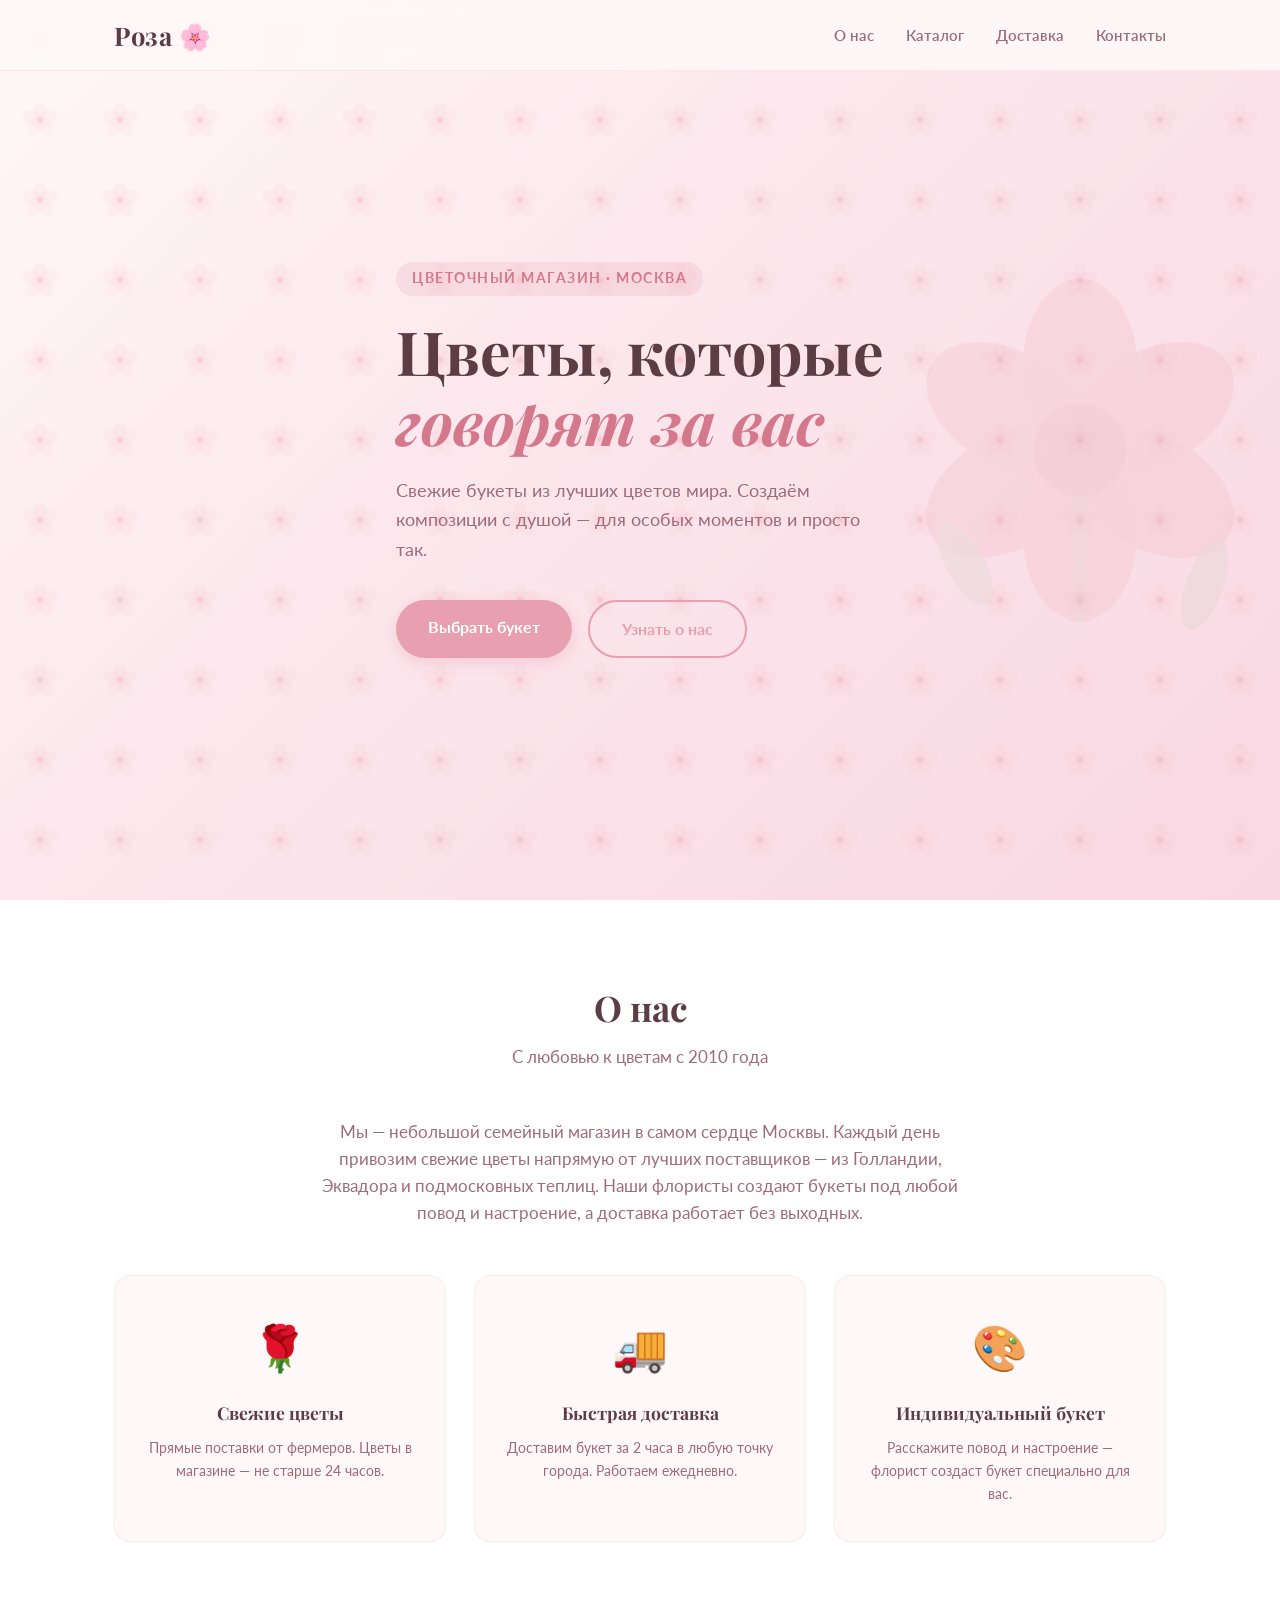
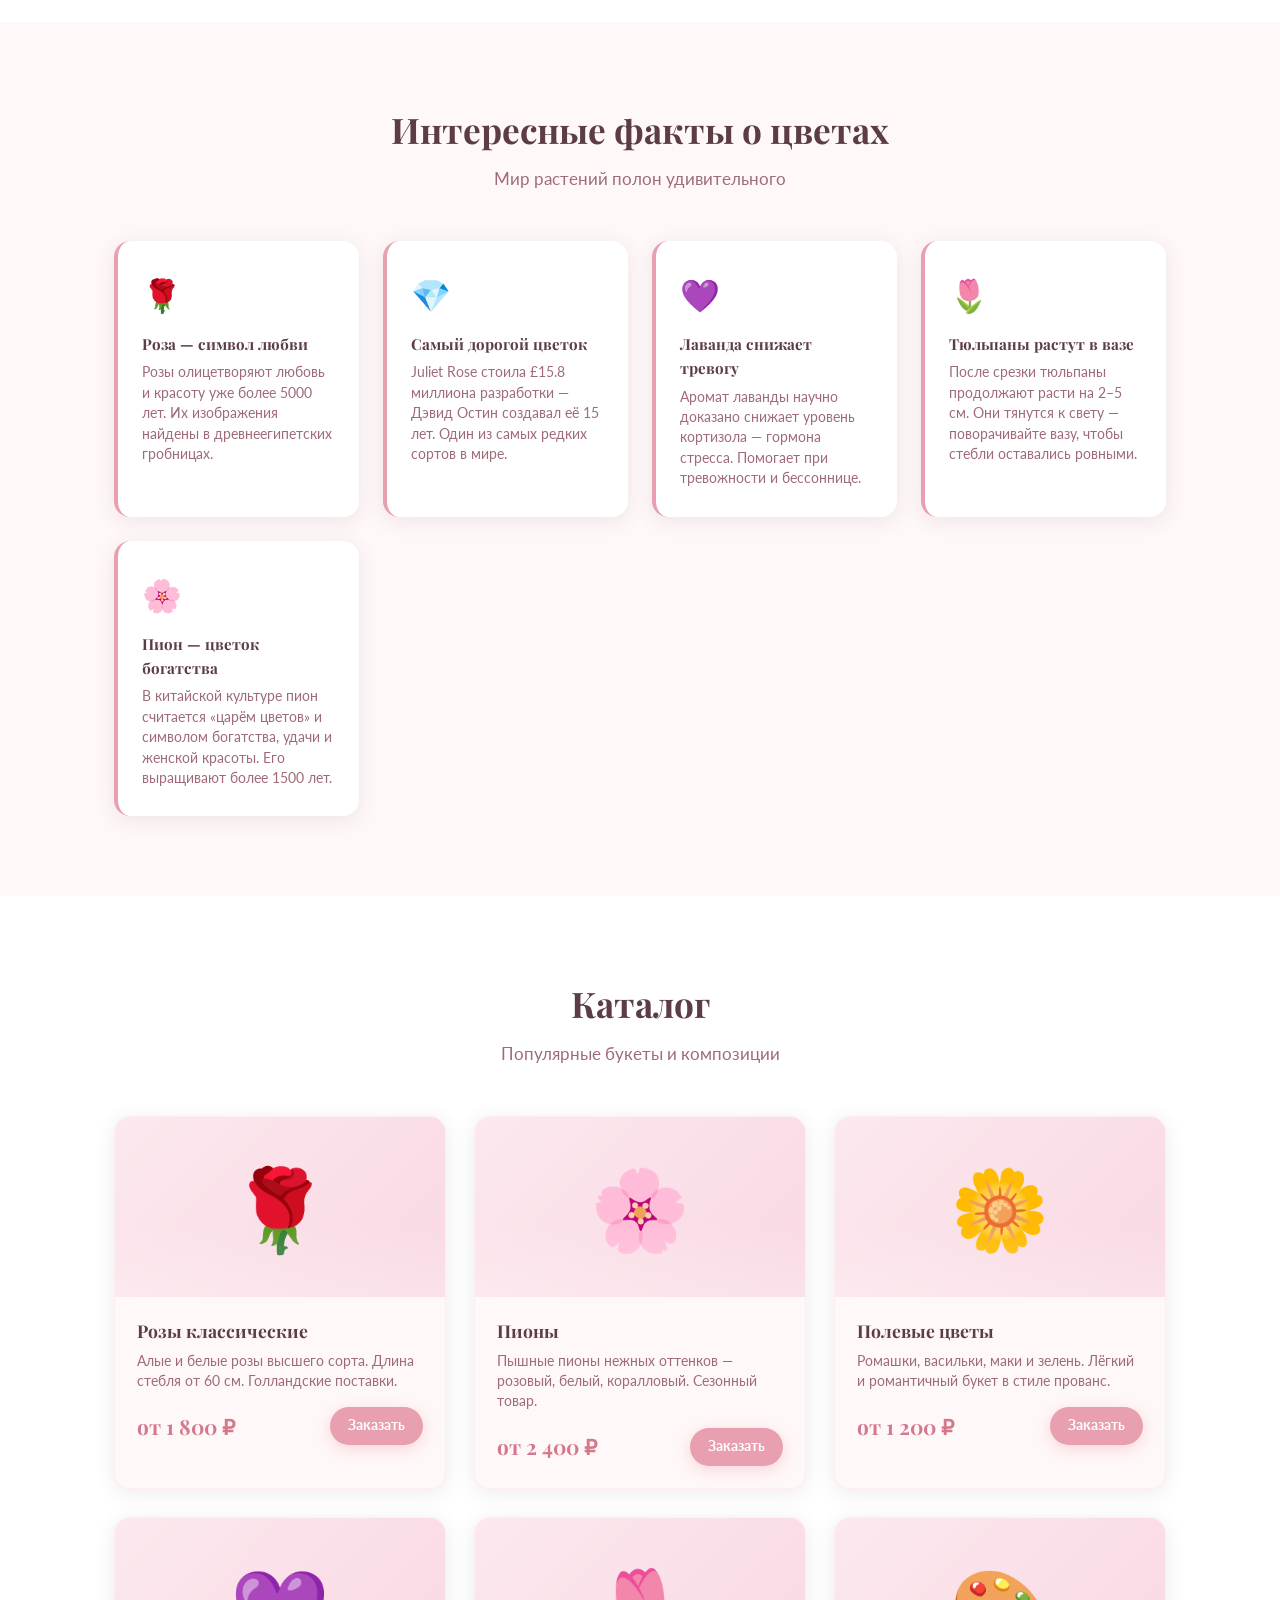
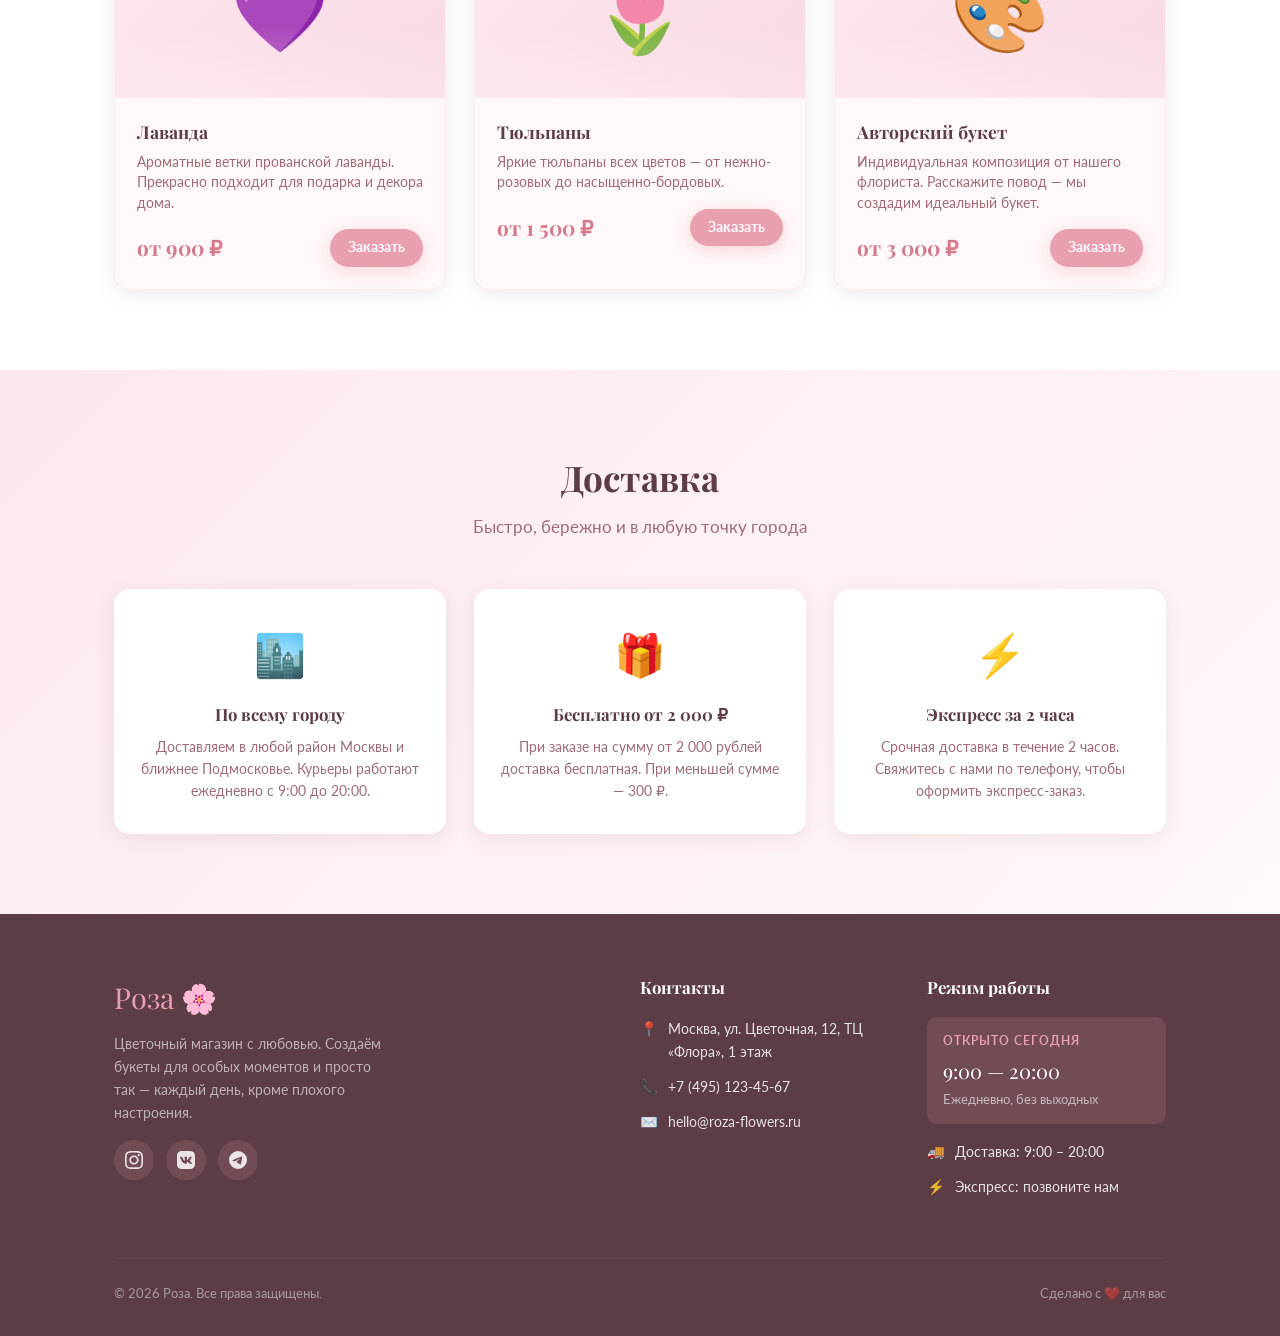
==== index.html @ 53608092 "Добавлен лендинг цветов" ====
<!DOCTYPE html>
<html lang="ru">
<head>
  <meta charset="UTF-8" />
  <meta name="viewport" content="width=device-width, initial-scale=1.0" />
  <title>Роза — Цветочный магазин</title>
  <meta name="description" content="Цветочный магазин Роза — свежие букеты, быстрая доставка, индивидуальный подход. Работаем ежедневно с 9:00 до 20:00." />
  <link rel="preconnect" href="https://fonts.googleapis.com" />
  <link rel="preconnect" href="https://fonts.gstatic.com" crossorigin />
  <link href="https://fonts.googleapis.com/css2?family=Playfair+Display:ital,wght@0,400;0,700;1,400&family=Lato:wght@400;600;700&display=swap" rel="stylesheet" />
  <link rel="stylesheet" href="style.css" />
</head>
<body>

  <!-- ===== NAVBAR ===== -->
  <header class="navbar" id="navbar">
    <div class="container navbar__inner">
      <a href="#hero" class="navbar__logo">Роза <span>🌸</span></a>
      <nav>
        <ul class="navbar__nav" id="navMenu">
          <li><a href="#about">О нас</a></li>
          <li><a href="#catalog">Каталог</a></li>
          <li><a href="#delivery">Доставка</a></li>
          <li><a href="#contacts">Контакты</a></li>
        </ul>
      </nav>
      <button class="navbar__burger" id="navBurger" aria-label="Открыть меню" aria-expanded="false" aria-controls="navMenu">
        <span></span><span></span><span></span>
      </button>
    </div>
  </header>

  <!-- ===== HERO ===== -->
  <section class="hero" id="hero">
    <div class="container">
      <div class="hero__content">
        <span class="hero__tag">Цветочный магазин · Москва</span>
        <h1 class="hero__title">
          Цветы, которые<br />
          <em>говорят за вас</em>
        </h1>
        <p class="hero__subtitle">
          Свежие букеты из лучших цветов мира. Создаём композиции с душой — для особых моментов и просто так.
        </p>
        <div class="hero__actions">
          <a href="#catalog" class="btn btn-primary">Выбрать букет</a>
          <a href="#about" class="btn btn-outline">Узнать о нас</a>
        </div>
      </div>
    </div>
    <!-- Decorative SVG -->
    <svg class="hero__decor" viewBox="0 0 500 500" xmlns="http://www.w3.org/2000/svg" aria-hidden="true">
      <g fill="#e8a0b0">
        <!-- Large rose shape -->
        <ellipse cx="250" cy="170" rx="55" ry="85" opacity="0.9" transform="rotate(0 250 250)"/>
        <ellipse cx="250" cy="170" rx="55" ry="85" opacity="0.9" transform="rotate(60 250 250)"/>
        <ellipse cx="250" cy="170" rx="55" ry="85" opacity="0.9" transform="rotate(120 250 250)"/>
        <ellipse cx="250" cy="170" rx="55" ry="85" opacity="0.9" transform="rotate(180 250 250)"/>
        <ellipse cx="250" cy="170" rx="55" ry="85" opacity="0.9" transform="rotate(240 250 250)"/>
        <ellipse cx="250" cy="170" rx="55" ry="85" opacity="0.9" transform="rotate(300 250 250)"/>
        <circle cx="250" cy="250" r="45" fill="#d4788c" opacity="0.7"/>
        <!-- Leaves -->
        <ellipse cx="140" cy="360" rx="18" ry="45" fill="#b0c8a0" opacity="0.6" transform="rotate(-30 140 360)"/>
        <ellipse cx="370" cy="380" rx="18" ry="45" fill="#b0c8a0" opacity="0.6" transform="rotate(20 370 380)"/>
        <!-- Stem -->
        <rect x="243" y="295" width="14" height="120" rx="7" fill="#b0c8a0" opacity="0.5"/>
      </g>
    </svg>
  </section>

  <!-- ===== ABOUT ===== -->
  <section class="about" id="about">
    <div class="container">
      <h2 class="section-title">О нас</h2>
      <p class="section-subtitle">С любовью к цветам с 2010 года</p>
      <p class="about__text">
        Мы — небольшой семейный магазин в самом сердце Москвы. Каждый день привозим свежие цветы напрямую от лучших поставщиков — из Голландии, Эквадора и подмосковных теплиц. Наши флористы создают букеты под любой повод и настроение, а доставка работает без выходных.
      </p>
      <div class="about__features">
        <div class="feature-card">
          <div class="feature-card__icon">🌹</div>
          <h3 class="feature-card__title">Свежие цветы</h3>
          <p class="feature-card__text">Прямые поставки от фермеров. Цветы в магазине — не старше 24 часов.</p>
        </div>
        <div class="feature-card">
          <div class="feature-card__icon">🚚</div>
          <h3 class="feature-card__title">Быстрая доставка</h3>
          <p class="feature-card__text">Доставим букет за 2 часа в любую точку города. Работаем ежедневно.</p>
        </div>
        <div class="feature-card">
          <div class="feature-card__icon">🎨</div>
          <h3 class="feature-card__title">Индивидуальный букет</h3>
          <p class="feature-card__text">Расскажите повод и настроение — флорист создаст букет специально для вас.</p>
        </div>
      </div>
    </div>
  </section>

  <!-- ===== FACTS ===== -->
  <section class="facts" id="facts">
    <div class="container">
      <h2 class="section-title">Интересные факты о цветах</h2>
      <p class="section-subtitle">Мир растений полон удивительного</p>
      <div class="facts__grid">
        <div class="fact-card">
          <div class="fact-card__emoji">🌹</div>
          <div class="fact-card__title">Роза — символ любви</div>
          <p class="fact-card__text">Розы олицетворяют любовь и красоту уже более 5000 лет. Их изображения найдены в древнеегипетских гробницах.</p>
        </div>
        <div class="fact-card">
          <div class="fact-card__emoji">💎</div>
          <div class="fact-card__title">Самый дорогой цветок</div>
          <p class="fact-card__text">Juliet Rose стоила £15.8 миллиона разработки — Дэвид Остин создавал её 15 лет. Один из самых редких сортов в мире.</p>
        </div>
        <div class="fact-card">
          <div class="fact-card__emoji">💜</div>
          <div class="fact-card__title">Лаванда снижает тревогу</div>
          <p class="fact-card__text">Аромат лаванды научно доказано снижает уровень кортизола — гормона стресса. Помогает при тревожности и бессоннице.</p>
        </div>
        <div class="fact-card">
          <div class="fact-card__emoji">🌷</div>
          <div class="fact-card__title">Тюльпаны растут в вазе</div>
          <p class="fact-card__text">После срезки тюльпаны продолжают расти на 2–5 см. Они тянутся к свету — поворачивайте вазу, чтобы стебли оставались ровными.</p>
        </div>
        <div class="fact-card">
          <div class="fact-card__emoji">🌸</div>
          <div class="fact-card__title">Пион — цветок богатства</div>
          <p class="fact-card__text">В китайской культуре пион считается «царём цветов» и символом богатства, удачи и женской красоты. Его выращивают более 1500 лет.</p>
        </div>
      </div>
    </div>
  </section>

  <!-- ===== CATALOG ===== -->
  <section class="catalog" id="catalog">
    <div class="container">
      <h2 class="section-title">Каталог</h2>
      <p class="section-subtitle">Популярные букеты и композиции</p>
      <div class="catalog__grid">

        <div class="product-card">
          <div class="product-card__image">🌹</div>
          <div class="product-card__body">
            <h3 class="product-card__name">Розы классические</h3>
            <p class="product-card__desc">Алые и белые розы высшего сорта. Длина стебля от 60 см. Голландские поставки.</p>
            <div class="product-card__footer">
              <span class="product-card__price">от 1 800 ₽</span>
              <a href="#contacts" class="btn btn-primary product-card__btn">Заказать</a>
            </div>
          </div>
        </div>

        <div class="product-card">
          <div class="product-card__image">🌸</div>
          <div class="product-card__body">
            <h3 class="product-card__name">Пионы</h3>
            <p class="product-card__desc">Пышные пионы нежных оттенков — розовый, белый, коралловый. Сезонный товар.</p>
            <div class="product-card__footer">
              <span class="product-card__price">от 2 400 ₽</span>
              <a href="#contacts" class="btn btn-primary product-card__btn">Заказать</a>
            </div>
          </div>
        </div>

        <div class="product-card">
          <div class="product-card__image">🌼</div>
          <div class="product-card__body">
            <h3 class="product-card__name">Полевые цветы</h3>
            <p class="product-card__desc">Ромашки, васильки, маки и зелень. Лёгкий и романтичный букет в стиле прованс.</p>
            <div class="product-card__footer">
              <span class="product-card__price">от 1 200 ₽</span>
              <a href="#contacts" class="btn btn-primary product-card__btn">Заказать</a>
            </div>
          </div>
        </div>

        <div class="product-card">
          <div class="product-card__image">💜</div>
          <div class="product-card__body">
            <h3 class="product-card__name">Лаванда</h3>
            <p class="product-card__desc">Ароматные ветки прованской лаванды. Прекрасно подходит для подарка и декора дома.</p>
            <div class="product-card__footer">
              <span class="product-card__price">от 900 ₽</span>
              <a href="#contacts" class="btn btn-primary product-card__btn">Заказать</a>
            </div>
          </div>
        </div>

        <div class="product-card">
          <div class="product-card__image">🌷</div>
          <div class="product-card__body">
            <h3 class="product-card__name">Тюльпаны</h3>
            <p class="product-card__desc">Яркие тюльпаны всех цветов — от нежно-розовых до насыщенно-бордовых.</p>
            <div class="product-card__footer">
              <span class="product-card__price">от 1 500 ₽</span>
              <a href="#contacts" class="btn btn-primary product-card__btn">Заказать</a>
            </div>
          </div>
        </div>

        <div class="product-card">
          <div class="product-card__image">🎨</div>
          <div class="product-card__body">
            <h3 class="product-card__name">Авторский букет</h3>
            <p class="product-card__desc">Индивидуальная композиция от нашего флориста. Расскажите повод — мы создадим идеальный букет.</p>
            <div class="product-card__footer">
              <span class="product-card__price">от 3 000 ₽</span>
              <a href="#contacts" class="btn btn-primary product-card__btn">Заказать</a>
            </div>
          </div>
        </div>

      </div>
    </div>
  </section>

  <!-- ===== DELIVERY ===== -->
  <section class="delivery" id="delivery">
    <div class="container">
      <h2 class="section-title">Доставка</h2>
      <p class="section-subtitle">Быстро, бережно и в любую точку города</p>
      <div class="delivery__grid">
        <div class="delivery-card">
          <div class="delivery-card__icon">🏙️</div>
          <h3 class="delivery-card__title">По всему городу</h3>
          <p class="delivery-card__text">Доставляем в любой район Москвы и ближнее Подмосковье. Курьеры работают ежедневно с 9:00 до 20:00.</p>
        </div>
        <div class="delivery-card">
          <div class="delivery-card__icon">🎁</div>
          <h3 class="delivery-card__title">Бесплатно от 2 000 ₽</h3>
          <p class="delivery-card__text">При заказе на сумму от 2 000 рублей доставка бесплатная. При меньшей сумме — 300 ₽.</p>
        </div>
        <div class="delivery-card">
          <div class="delivery-card__icon">⚡</div>
          <h3 class="delivery-card__title">Экспресс за 2 часа</h3>
          <p class="delivery-card__text">Срочная доставка в течение 2 часов. Свяжитесь с нами по телефону, чтобы оформить экспресс-заказ.</p>
        </div>
      </div>
    </div>
  </section>

  <!-- ===== FOOTER / CONTACTS ===== -->
  <footer class="footer" id="contacts">
    <div class="container">
      <div class="footer__grid">

        <!-- Brand -->
        <div>
          <div class="footer__brand-name">Роза 🌸</div>
          <p class="footer__brand-text">Цветочный магазин с любовью. Создаём букеты для особых моментов и просто так — каждый день, кроме плохого настроения.</p>
          <div class="footer__socials">
            <!-- Instagram -->
            <a href="#" class="footer__social-link" aria-label="Instagram">
              <svg viewBox="0 0 24 24" xmlns="http://www.w3.org/2000/svg">
                <path d="M12 2.163c3.204 0 3.584.012 4.85.07 3.252.148 4.771 1.691 4.919 4.919.058 1.265.069 1.645.069 4.849 0 3.205-.012 3.584-.069 4.849-.149 3.225-1.664 4.771-4.919 4.919-1.266.058-1.644.07-4.85.07-3.204 0-3.584-.012-4.849-.07-3.26-.149-4.771-1.699-4.919-4.92-.058-1.265-.07-1.644-.07-4.849 0-3.204.013-3.583.07-4.849.149-3.227 1.664-4.771 4.919-4.919 1.266-.057 1.645-.069 4.849-.069zm0-2.163c-3.259 0-3.667.014-4.947.072-4.358.2-6.78 2.618-6.98 6.98-.059 1.281-.073 1.689-.073 4.948 0 3.259.014 3.668.072 4.948.2 4.358 2.618 6.78 6.98 6.98 1.281.058 1.689.072 4.948.072 3.259 0 3.668-.014 4.948-.072 4.354-.2 6.782-2.618 6.979-6.98.059-1.28.073-1.689.073-4.948 0-3.259-.014-3.667-.072-4.947-.196-4.354-2.617-6.78-6.979-6.98-1.281-.059-1.69-.073-4.949-.073zm0 5.838c-3.403 0-6.162 2.759-6.162 6.162s2.759 6.163 6.162 6.163 6.162-2.759 6.162-6.163c0-3.403-2.759-6.162-6.162-6.162zm0 10.162c-2.209 0-4-1.79-4-4 0-2.209 1.791-4 4-4s4 1.791 4 4c0 2.21-1.791 4-4 4zm6.406-11.845c-.796 0-1.441.645-1.441 1.44s.645 1.44 1.441 1.44c.795 0 1.439-.645 1.439-1.44s-.644-1.44-1.439-1.44z"/>
              </svg>
            </a>
            <!-- VK -->
            <a href="#" class="footer__social-link" aria-label="ВКонтакте">
              <svg viewBox="0 0 24 24" xmlns="http://www.w3.org/2000/svg">
                <path d="M15.684 0H8.316C1.592 0 0 1.592 0 8.316v7.368C0 22.408 1.592 24 8.316 24h7.368C22.408 24 24 22.408 24 15.684V8.316C24 1.592 22.408 0 15.684 0zm3.692 17.123h-1.744c-.66 0-.864-.525-2.05-1.727-1.033-1-1.49-1.135-1.744-1.135-.356 0-.458.102-.458.593v1.575c0 .424-.135.678-1.253.678-1.846 0-3.896-1.118-5.335-3.202C4.624 10.857 4.03 8.57 4.03 8.096c0-.254.102-.491.593-.491h1.744c.44 0 .61.203.78.677.863 2.49 2.303 4.675 2.896 4.675.22 0 .322-.102.322-.66V9.721c-.068-1.186-.695-1.287-.695-1.71 0-.203.17-.407.44-.407h2.744c.373 0 .508.203.508.643v3.473c0 .372.17.508.271.508.22 0 .407-.136.813-.542 1.254-1.406 2.151-3.574 2.151-3.574.119-.254.322-.491.763-.491h1.744c.525 0 .644.27.525.643-.22 1.017-2.354 4.031-2.354 4.031-.186.305-.254.44 0 .78.186.254.796.779 1.203 1.253.745.847 1.32 1.558 1.473 2.05.17.49-.085.744-.576.744z"/>
              </svg>
            </a>
            <!-- Telegram -->
            <a href="#" class="footer__social-link" aria-label="Telegram">
              <svg viewBox="0 0 24 24" xmlns="http://www.w3.org/2000/svg">
                <path d="M11.944 0A12 12 0 0 0 0 12a12 12 0 0 0 12 12 12 12 0 0 0 12-12A12 12 0 0 0 12 0a12 12 0 0 0-.056 0zm4.962 7.224c.1-.002.321.023.465.14a.506.506 0 0 1 .171.325c.016.093.036.306.02.472-.18 1.898-.962 6.502-1.36 8.627-.168.9-.499 1.201-.82 1.23-.696.065-1.225-.46-1.9-.902-1.056-.693-1.653-1.124-2.678-1.8-1.185-.78-.417-1.21.258-1.91.177-.184 3.247-2.977 3.307-3.23.007-.032.014-.15-.056-.212s-.174-.041-.249-.024c-.106.024-1.793 1.14-5.061 3.345-.48.33-.913.49-1.302.48-.428-.008-1.252-.241-1.865-.44-.752-.245-1.349-.374-1.297-.789.027-.216.325-.437.893-.663 3.498-1.524 5.83-2.529 6.998-3.014 3.332-1.386 4.025-1.627 4.476-1.635z"/>
              </svg>
            </a>
          </div>
        </div>

        <!-- Contacts -->
        <div>
          <h4 class="footer__title">Контакты</h4>
          <div class="footer__info-item">
            <span>📍</span>
            <span>Москва, ул. Цветочная, 12, ТЦ «Флора», 1 этаж</span>
          </div>
          <div class="footer__info-item">
            <span>📞</span>
            <a href="tel:+74951234567">+7 (495) 123-45-67</a>
          </div>
          <div class="footer__info-item">
            <span>✉️</span>
            <a href="mailto:hello@roza-flowers.ru">hello@roza-flowers.ru</a>
          </div>
        </div>

        <!-- Hours -->
        <div>
          <h4 class="footer__title">Режим работы</h4>
          <div class="footer__hours">
            <div class="footer__hours-label">Открыто сегодня</div>
            <div class="footer__hours-time">9:00 — 20:00</div>
            <div class="footer__hours-days">Ежедневно, без выходных</div>
          </div>
          <div class="footer__info-item">
            <span>🚚</span>
            <span>Доставка: 9:00 – 20:00</span>
          </div>
          <div class="footer__info-item">
            <span>⚡</span>
            <span>Экспресс: позвоните нам</span>
          </div>
        </div>

      </div>

      <div class="footer__bottom">
        <span>© 2026 Роза. Все права защищены.</span>
        <span>Сделано с ❤️ для вас</span>
      </div>
    </div>
  </footer>

  <!-- ===== JS ===== -->
  <script>
    // Плавный скролл по якорям
    document.querySelectorAll('a[href^="#"]').forEach(link => {
      link.addEventListener('click', function (e) {
        const target = document.querySelector(this.getAttribute('href'));
        if (target) {
          e.preventDefault();
          target.scrollIntoView({ behavior: 'smooth', block: 'start' });
        }
      });
    });

    // Активная ссылка при скролле + тень navbar
    const navbar = document.getElementById('navbar');
    const navLinks = document.querySelectorAll('.navbar__nav a');
    const sections = document.querySelectorAll('section[id]');

    function onScroll() {
      // Тень навбара при скролле
      if (window.scrollY > 20) {
        navbar.classList.add('scrolled');
      } else {
        navbar.classList.remove('scrolled');
      }

      // Определяем текущую секцию
      let current = '';
      sections.forEach(section => {
        const top = section.offsetTop - 90;
        if (window.scrollY >= top) {
          current = section.getAttribute('id');
        }
      });

      navLinks.forEach(link => {
        link.classList.remove('active');
        if (link.getAttribute('href') === '#' + current) {
          link.classList.add('active');
        }
      });
    }

    window.addEventListener('scroll', onScroll, { passive: true });
    onScroll();

    // Бургер-меню
    const burger = document.getElementById('navBurger');
    const navMenu = document.getElementById('navMenu');

    burger.addEventListener('click', () => {
      const isOpen = navMenu.classList.toggle('open');
      burger.classList.toggle('open', isOpen);
      burger.setAttribute('aria-expanded', isOpen);
    });

    // Закрытие меню при клике на ссылку
    navMenu.querySelectorAll('a').forEach(link => {
      link.addEventListener('click', () => {
        navMenu.classList.remove('open');
        burger.classList.remove('open');
        burger.setAttribute('aria-expanded', 'false');
      });
    });
  </script>

</body>
</html>
---- style.css ----
/* ===== CSS VARIABLES ===== */
:root {
  --color-bg: #fff8f8;
  --color-accent: #e8a0b0;
  --color-accent-dark: #d4788c;
  --color-dark: #5c3d45;
  --color-muted: #9e6b77;
  --color-white: #ffffff;
  --color-card-bg: #fff0f3;
  --font-heading: 'Playfair Display', serif;
  --font-body: 'Lato', sans-serif;
  --shadow: 0 4px 20px rgba(92, 61, 69, 0.1);
  --shadow-hover: 0 8px 32px rgba(92, 61, 69, 0.18);
  --radius: 16px;
  --transition: 0.3s ease;
}

/* ===== RESET & BASE ===== */
*, *::before, *::after {
  box-sizing: border-box;
  margin: 0;
  padding: 0;
}

html {
  scroll-behavior: smooth;
}

body {
  font-family: var(--font-body);
  background-color: var(--color-bg);
  color: var(--color-dark);
  line-height: 1.6;
  overflow-x: hidden;
}

a {
  text-decoration: none;
  color: inherit;
}

img {
  max-width: 100%;
  display: block;
}

/* ===== TYPOGRAPHY ===== */
h1, h2, h3, h4 {
  font-family: var(--font-heading);
  color: var(--color-dark);
}

.section-title {
  font-size: 2.2rem;
  text-align: center;
  margin-bottom: 0.5rem;
}

.section-subtitle {
  text-align: center;
  color: var(--color-muted);
  font-size: 1.05rem;
  margin-bottom: 3rem;
}

/* ===== LAYOUT ===== */
.container {
  max-width: 1100px;
  margin: 0 auto;
  padding: 0 24px;
}

section {
  padding: 80px 0;
}

section[id], footer[id] {
  scroll-margin-top: 70px;
}

/* ===== BUTTONS ===== */
.btn {
  display: inline-block;
  padding: 14px 32px;
  border-radius: 50px;
  font-family: var(--font-body);
  font-size: 1rem;
  font-weight: 700;
  cursor: pointer;
  border: none;
  transition: transform var(--transition), box-shadow var(--transition), background var(--transition);
}

.btn-primary {
  background: var(--color-accent);
  color: var(--color-white);
  box-shadow: 0 4px 16px rgba(232, 160, 176, 0.4);
}

.btn-primary:hover {
  background: var(--color-accent-dark);
  transform: translateY(-2px);
  box-shadow: 0 8px 24px rgba(232, 160, 176, 0.5);
}

.btn:focus-visible {
  outline: 3px solid var(--color-accent-dark);
  outline-offset: 3px;
}

.btn-outline {
  background: transparent;
  color: var(--color-accent);
  border: 2px solid var(--color-accent);
}

.btn-outline:hover {
  background: var(--color-accent);
  color: var(--color-white);
  transform: translateY(-2px);
}

/* ===== NAVBAR ===== */
.navbar {
  position: fixed;
  top: 0;
  left: 0;
  width: 100%;
  z-index: 100;
  background: rgba(255, 248, 248, 0.92);
  backdrop-filter: blur(10px);
  border-bottom: 1px solid rgba(232, 160, 176, 0.2);
  transition: box-shadow var(--transition);
}

.navbar.scrolled {
  box-shadow: 0 2px 20px rgba(92, 61, 69, 0.1);
}

.navbar__inner {
  display: flex;
  align-items: center;
  justify-content: space-between;
  height: 70px;
}

.navbar__logo {
  font-family: var(--font-heading);
  font-size: 1.6rem;
  color: var(--color-dark);
  font-weight: 700;
  letter-spacing: 0.5px;
}

.navbar__logo span {
  color: var(--color-accent);
}

.navbar__nav {
  display: flex;
  gap: 32px;
  list-style: none;
}

.navbar__nav a {
  font-size: 0.95rem;
  font-weight: 600;
  color: var(--color-muted);
  transition: color var(--transition);
  position: relative;
}

.navbar__nav a:focus-visible {
  outline: 2px solid var(--color-accent-dark);
  outline-offset: 4px;
  border-radius: 4px;
}

.navbar__nav a::after {
  content: '';
  position: absolute;
  bottom: -3px;
  left: 0;
  width: 0;
  height: 2px;
  background: var(--color-accent);
  transition: width var(--transition);
}

.navbar__nav a:hover,
.navbar__nav a.active {
  color: var(--color-dark);
}

.navbar__nav a:hover::after,
.navbar__nav a.active::after {
  width: 100%;
}

/* ===== HERO ===== */
.hero {
  min-height: 100vh;
  display: flex;
  align-items: center;
  position: relative;
  overflow: hidden;
  padding: 100px 0 80px;
  background: linear-gradient(135deg, #fff8f8 0%, #fce8ee 40%, #f9d8e3 100%);
}

/* SVG rose pattern background */
.hero::before {
  content: '';
  position: absolute;
  inset: 0;
  background-image: url("data:image/svg+xml,%3Csvg xmlns='http://www.w3.org/2000/svg' width='80' height='80' viewBox='0 0 80 80'%3E%3Ccircle cx='40' cy='40' r='3' fill='%23e8a0b0' opacity='0.15'/%3E%3Cellipse cx='40' cy='32' rx='7' ry='10' fill='%23e8a0b0' opacity='0.08' transform='rotate(0 40 40)'/%3E%3Cellipse cx='40' cy='32' rx='7' ry='10' fill='%23e8a0b0' opacity='0.08' transform='rotate(72 40 40)'/%3E%3Cellipse cx='40' cy='32' rx='7' ry='10' fill='%23e8a0b0' opacity='0.08' transform='rotate(144 40 40)'/%3E%3Cellipse cx='40' cy='32' rx='7' ry='10' fill='%23e8a0b0' opacity='0.08' transform='rotate(216 40 40)'/%3E%3Cellipse cx='40' cy='32' rx='7' ry='10' fill='%23e8a0b0' opacity='0.08' transform='rotate(288 40 40)'/%3E%3C/svg%3E");
  pointer-events: none;
}

.hero__content {
  position: relative;
  z-index: 1;
  max-width: 620px;
  animation: fadeInUp 0.9s ease both;
}

.hero__tag {
  display: inline-block;
  background: rgba(232, 160, 176, 0.2);
  color: var(--color-accent-dark);
  font-size: 0.85rem;
  font-weight: 700;
  letter-spacing: 1.5px;
  text-transform: uppercase;
  padding: 6px 16px;
  border-radius: 50px;
  margin-bottom: 20px;
}

.hero__title {
  font-size: clamp(2.4rem, 5vw, 3.8rem);
  line-height: 1.15;
  margin-bottom: 20px;
  color: var(--color-dark);
}

.hero__title em {
  font-style: italic;
  color: var(--color-accent-dark);
}

.hero__subtitle {
  font-size: 1.15rem;
  color: var(--color-muted);
  margin-bottom: 36px;
  max-width: 480px;
}

.hero__actions {
  display: flex;
  gap: 16px;
  flex-wrap: wrap;
}

/* Decorative flower */
.hero__decor {
  position: absolute;
  right: -60px;
  top: 50%;
  transform: translateY(-50%);
  width: 520px;
  height: 520px;
  opacity: 0.18;
  pointer-events: none;
  animation: floatY 6s ease-in-out infinite;
}

@media (max-width: 900px) {
  .hero__decor {
    display: none;
  }
}

@keyframes floatY {
  0%, 100% { transform: translateY(-50%) translateX(0); }
  50% { transform: translateY(-52%) translateX(-10px); }
}

/* ===== @KEYFRAMES ===== */
@keyframes fadeInUp {
  from {
    opacity: 0;
    transform: translateY(30px);
  }
  to {
    opacity: 1;
    transform: translateY(0);
  }
}

/* ===== ABOUT ===== */
.about {
  background: var(--color-white);
}

.about__text {
  text-align: center;
  max-width: 680px;
  margin: 0 auto 3rem;
  color: var(--color-muted);
  font-size: 1.05rem;
}

.about__features {
  display: grid;
  grid-template-columns: repeat(3, 1fr);
  gap: 28px;
}

.feature-card {
  background: var(--color-bg);
  border-radius: var(--radius);
  padding: 36px 28px;
  text-align: center;
  transition: transform var(--transition), box-shadow var(--transition);
  border: 1px solid rgba(232, 160, 176, 0.15);
}

.feature-card:hover {
  transform: translateY(-4px);
  box-shadow: var(--shadow-hover);
}

.feature-card__icon {
  font-size: 2.8rem;
  margin-bottom: 16px;
}

.feature-card__title {
  font-size: 1.1rem;
  margin-bottom: 8px;
  color: var(--color-dark);
}

.feature-card__text {
  font-size: 0.9rem;
  color: var(--color-muted);
}

/* ===== FACTS ===== */
.facts {
  background: var(--color-bg);
}

.facts__grid {
  display: grid;
  grid-template-columns: repeat(auto-fit, minmax(200px, 1fr));
  gap: 24px;
}

.fact-card {
  background: var(--color-white);
  border-radius: var(--radius);
  padding: 28px 24px;
  border-left: 4px solid var(--color-accent);
  box-shadow: var(--shadow);
  transition: transform var(--transition), box-shadow var(--transition);
}

.fact-card:hover {
  transform: translateY(-4px);
  box-shadow: var(--shadow-hover);
}

.fact-card__emoji {
  font-size: 2rem;
  margin-bottom: 12px;
}

.fact-card__title {
  font-size: 0.95rem;
  font-weight: 700;
  color: var(--color-dark);
  margin-bottom: 6px;
  font-family: var(--font-heading);
}

.fact-card__text {
  font-size: 0.85rem;
  color: var(--color-muted);
  line-height: 1.5;
}

/* ===== CATALOG ===== */
.catalog {
  background: var(--color-white);
}

.catalog__grid {
  display: grid;
  grid-template-columns: repeat(3, 1fr);
  gap: 28px;
}

.product-card {
  background: var(--color-bg);
  border-radius: var(--radius);
  overflow: hidden;
  box-shadow: var(--shadow);
  transition: transform var(--transition), box-shadow var(--transition);
  border: 1px solid rgba(232, 160, 176, 0.1);
}

.product-card:hover {
  transform: translateY(-4px);
  box-shadow: var(--shadow-hover);
}

.product-card__image {
  height: 180px;
  display: flex;
  align-items: center;
  justify-content: center;
  font-size: 5rem;
  background: linear-gradient(135deg, #fce8ee, #f9d8e3);
  position: relative;
  overflow: hidden;
}

.product-card__image::after {
  content: '';
  position: absolute;
  inset: 0;
  background: linear-gradient(to bottom, transparent 60%, rgba(255,248,248,0.3));
}

.product-card__body {
  padding: 20px 22px 22px;
}

.product-card__name {
  font-size: 1.1rem;
  margin-bottom: 6px;
}

.product-card__desc {
  font-size: 0.85rem;
  color: var(--color-muted);
  margin-bottom: 16px;
  line-height: 1.5;
}

.product-card__footer {
  display: flex;
  align-items: center;
  justify-content: space-between;
}

.product-card__price {
  font-family: var(--font-heading);
  font-size: 1.3rem;
  color: var(--color-accent-dark);
  font-weight: 700;
}

.product-card__btn {
  padding: 8px 18px;
  font-size: 0.85rem;
}

/* ===== DELIVERY ===== */
.delivery {
  background: linear-gradient(135deg, #fce8ee 0%, #fff8f8 100%);
}

.delivery__grid {
  display: grid;
  grid-template-columns: repeat(3, 1fr);
  gap: 28px;
}

.delivery-card {
  background: var(--color-white);
  border-radius: var(--radius);
  padding: 32px 24px;
  text-align: center;
  box-shadow: var(--shadow);
  transition: transform var(--transition), box-shadow var(--transition);
}

.delivery-card:hover {
  transform: translateY(-4px);
  box-shadow: var(--shadow-hover);
}

.delivery-card__icon {
  font-size: 2.6rem;
  margin-bottom: 14px;
}

.delivery-card__title {
  font-size: 1.05rem;
  margin-bottom: 8px;
  color: var(--color-dark);
}

.delivery-card__text {
  font-size: 0.88rem;
  color: var(--color-muted);
  line-height: 1.55;
}

/* ===== FOOTER / CONTACTS ===== */
.footer {
  background: var(--color-dark);
  color: rgba(255,255,255,0.85);
  padding: 60px 0 32px;
}

.footer__grid {
  display: grid;
  grid-template-columns: 2fr 1fr 1fr;
  gap: 48px;
  margin-bottom: 48px;
}

.footer__brand-name {
  font-family: var(--font-heading);
  font-size: 1.8rem;
  color: var(--color-accent);
  margin-bottom: 12px;
}

.footer__brand-text {
  font-size: 0.9rem;
  opacity: 0.7;
  line-height: 1.6;
  max-width: 280px;
}

.footer__title {
  font-family: var(--font-heading);
  font-size: 1.05rem;
  color: var(--color-white);
  margin-bottom: 16px;
}

.footer__info-item {
  display: flex;
  gap: 10px;
  align-items: flex-start;
  margin-bottom: 12px;
  font-size: 0.9rem;
}

.footer__info-item a {
  color: inherit;
}

.footer__hours + .footer__info-item {
  margin-top: 16px;
}

.footer__info-item span:first-child {
  flex-shrink: 0;
}

.footer__hours {
  background: rgba(232, 160, 176, 0.15);
  border-radius: 10px;
  padding: 14px 16px;
  margin-top: 8px;
}

.footer__hours-label {
  font-size: 0.78rem;
  text-transform: uppercase;
  letter-spacing: 1px;
  color: var(--color-accent);
  font-weight: 700;
  margin-bottom: 4px;
}

.footer__hours-time {
  font-family: var(--font-heading);
  font-size: 1.25rem;
  color: var(--color-white);
}

.footer__hours-days {
  font-size: 0.82rem;
  opacity: 0.7;
  margin-top: 2px;
}

.footer__socials {
  display: flex;
  gap: 12px;
  margin-top: 16px;
}

.footer__social-link {
  width: 40px;
  height: 40px;
  border-radius: 50%;
  background: rgba(232, 160, 176, 0.15);
  display: flex;
  align-items: center;
  justify-content: center;
  transition: background var(--transition), transform var(--transition);
}

.footer__social-link:hover {
  background: var(--color-accent);
  transform: translateY(-2px);
}

.footer__social-link svg {
  width: 18px;
  height: 18px;
  fill: rgba(255,255,255,0.85);
}

.footer__bottom {
  border-top: 1px solid rgba(255,255,255,0.1);
  padding-top: 24px;
  display: flex;
  justify-content: space-between;
  align-items: center;
  font-size: 0.82rem;
  opacity: 0.55;
}

/* ===== BURGER ===== */
.navbar__burger {
  display: none;
  flex-direction: column;
  justify-content: center;
  gap: 5px;
  width: 40px;
  height: 40px;
  background: none;
  border: none;
  cursor: pointer;
  padding: 4px;
}

.navbar__burger span {
  display: block;
  height: 2px;
  background: var(--color-dark);
  border-radius: 2px;
  transition: transform var(--transition), opacity var(--transition);
}

.navbar__burger.open span:nth-child(1) {
  transform: translateY(7px) rotate(45deg);
}

.navbar__burger.open span:nth-child(2) {
  opacity: 0;
}

.navbar__burger.open span:nth-child(3) {
  transform: translateY(-7px) rotate(-45deg);
}

/* ===== RESPONSIVE ===== */
@media (max-width: 768px) {
  section {
    padding: 60px 0;
  }

  .section-title {
    font-size: 1.7rem;
  }

  .navbar__burger {
    display: flex;
  }

  .navbar__nav {
    display: none;
    position: absolute;
    top: 70px;
    left: 0;
    width: 100%;
    background: rgba(255, 248, 248, 0.97);
    backdrop-filter: blur(10px);
    flex-direction: column;
    gap: 0;
    border-bottom: 1px solid rgba(232, 160, 176, 0.2);
    box-shadow: 0 4px 20px rgba(92, 61, 69, 0.08);
  }

  .navbar__nav.open {
    display: flex;
  }

  .navbar__nav li a {
    display: block;
    padding: 16px 24px;
    border-bottom: 1px solid rgba(232, 160, 176, 0.12);
  }

  .hero {
    padding: 110px 0 60px;
    text-align: center;
  }

  .hero__content {
    max-width: 100%;
  }

  .hero__subtitle {
    margin-left: auto;
    margin-right: auto;
  }

  .hero__actions {
    justify-content: center;
  }

  .hero__decor {
    display: none;
  }

  .about__features {
    grid-template-columns: 1fr;
    gap: 16px;
  }

  .facts__grid {
    grid-template-columns: 1fr 1fr;
    gap: 16px;
  }

  .catalog__grid {
    grid-template-columns: 1fr 1fr;
    gap: 16px;
  }

  .delivery__grid {
    grid-template-columns: 1fr;
    gap: 16px;
  }

  .footer__grid {
    grid-template-columns: 1fr;
    gap: 32px;
  }

  .footer__bottom {
    flex-direction: column;
    gap: 8px;
    text-align: center;
  }
}

@media (max-width: 480px) {
  .catalog__grid {
    grid-template-columns: 1fr;
  }

  .facts__grid {
    grid-template-columns: 1fr;
  }
}
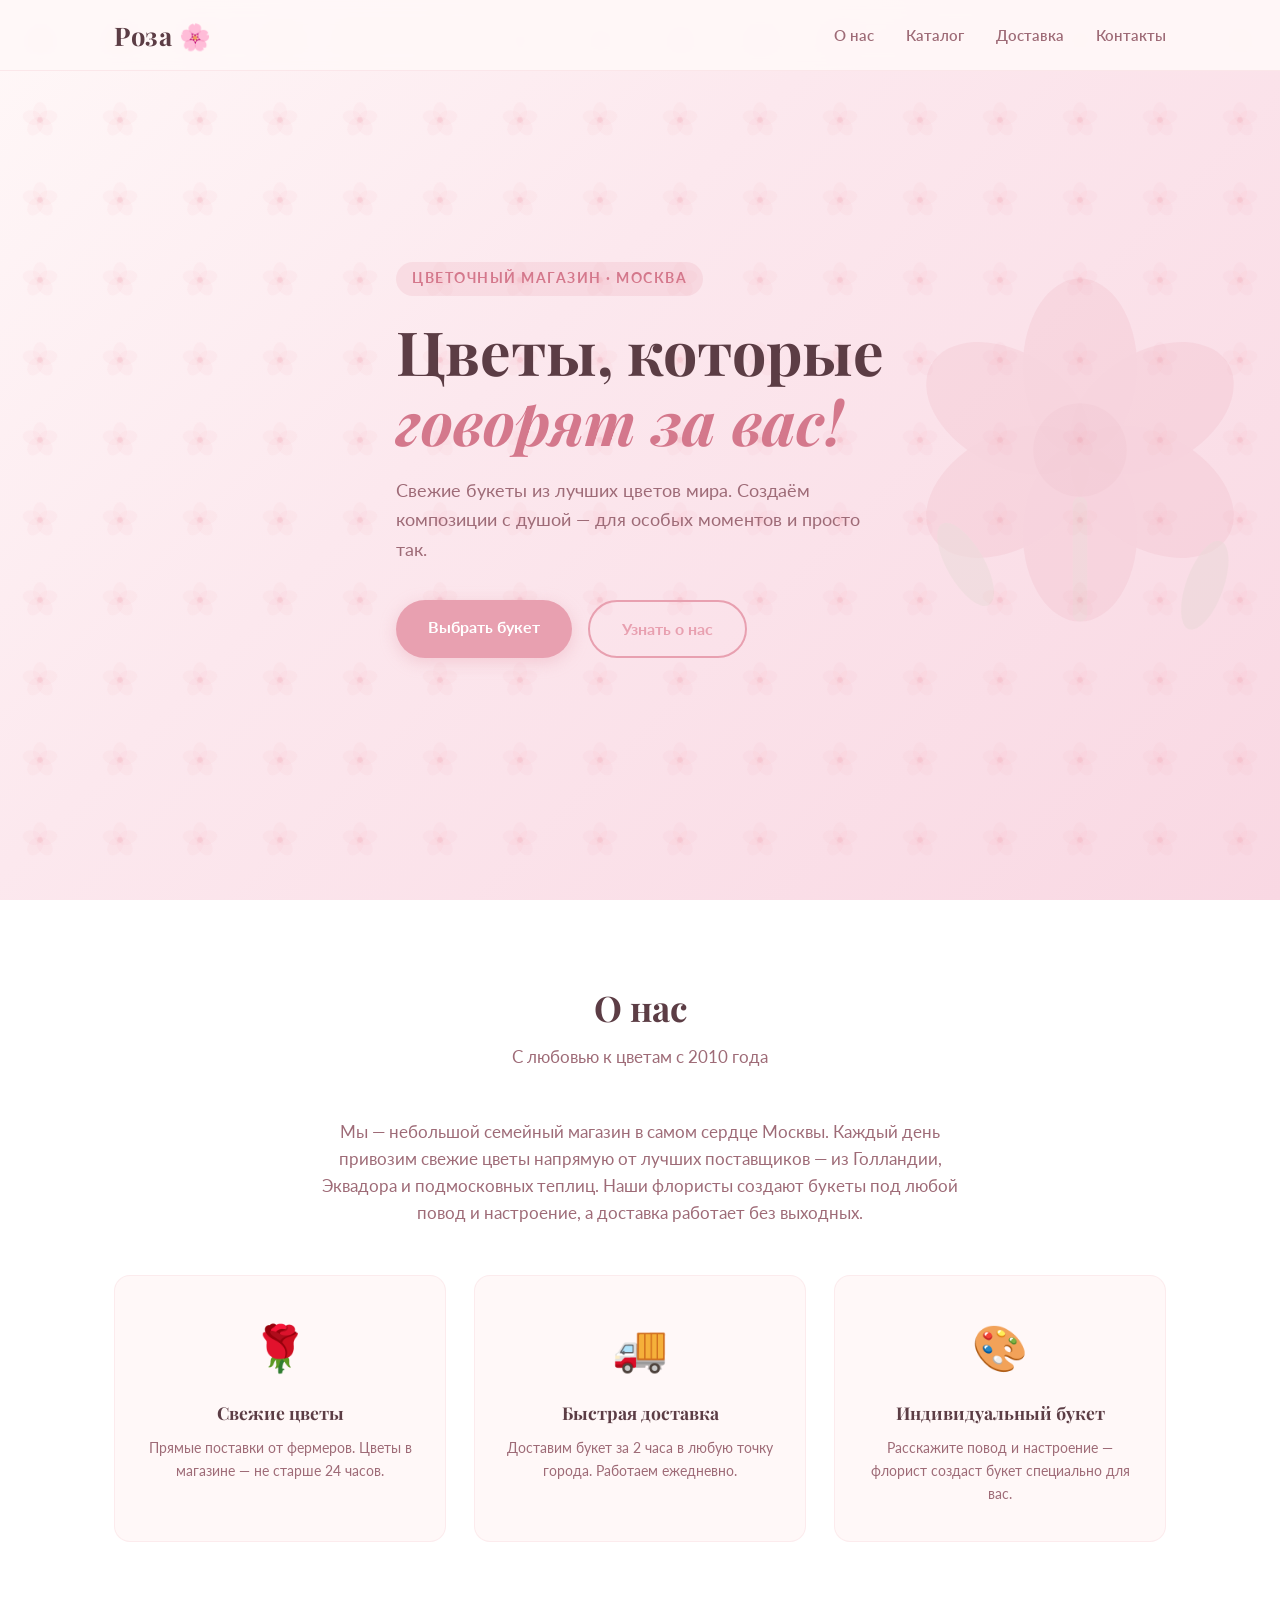
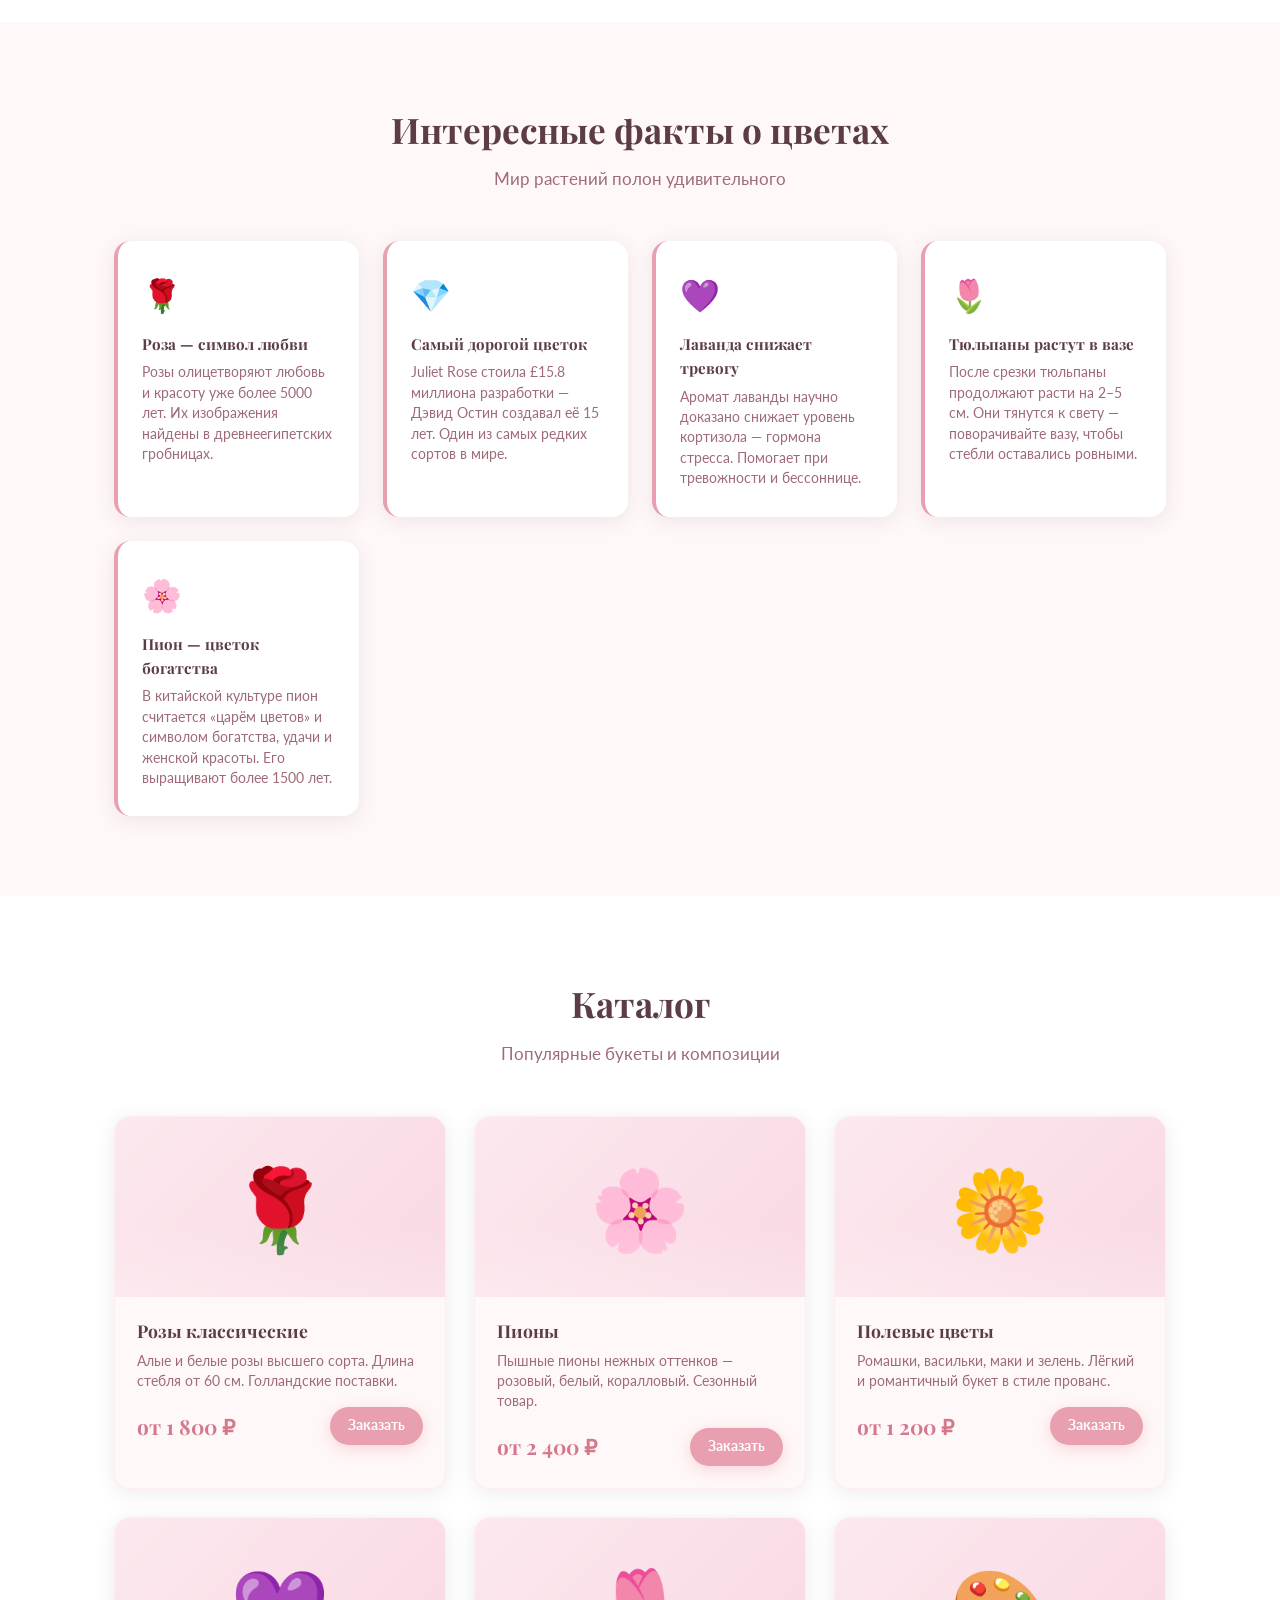
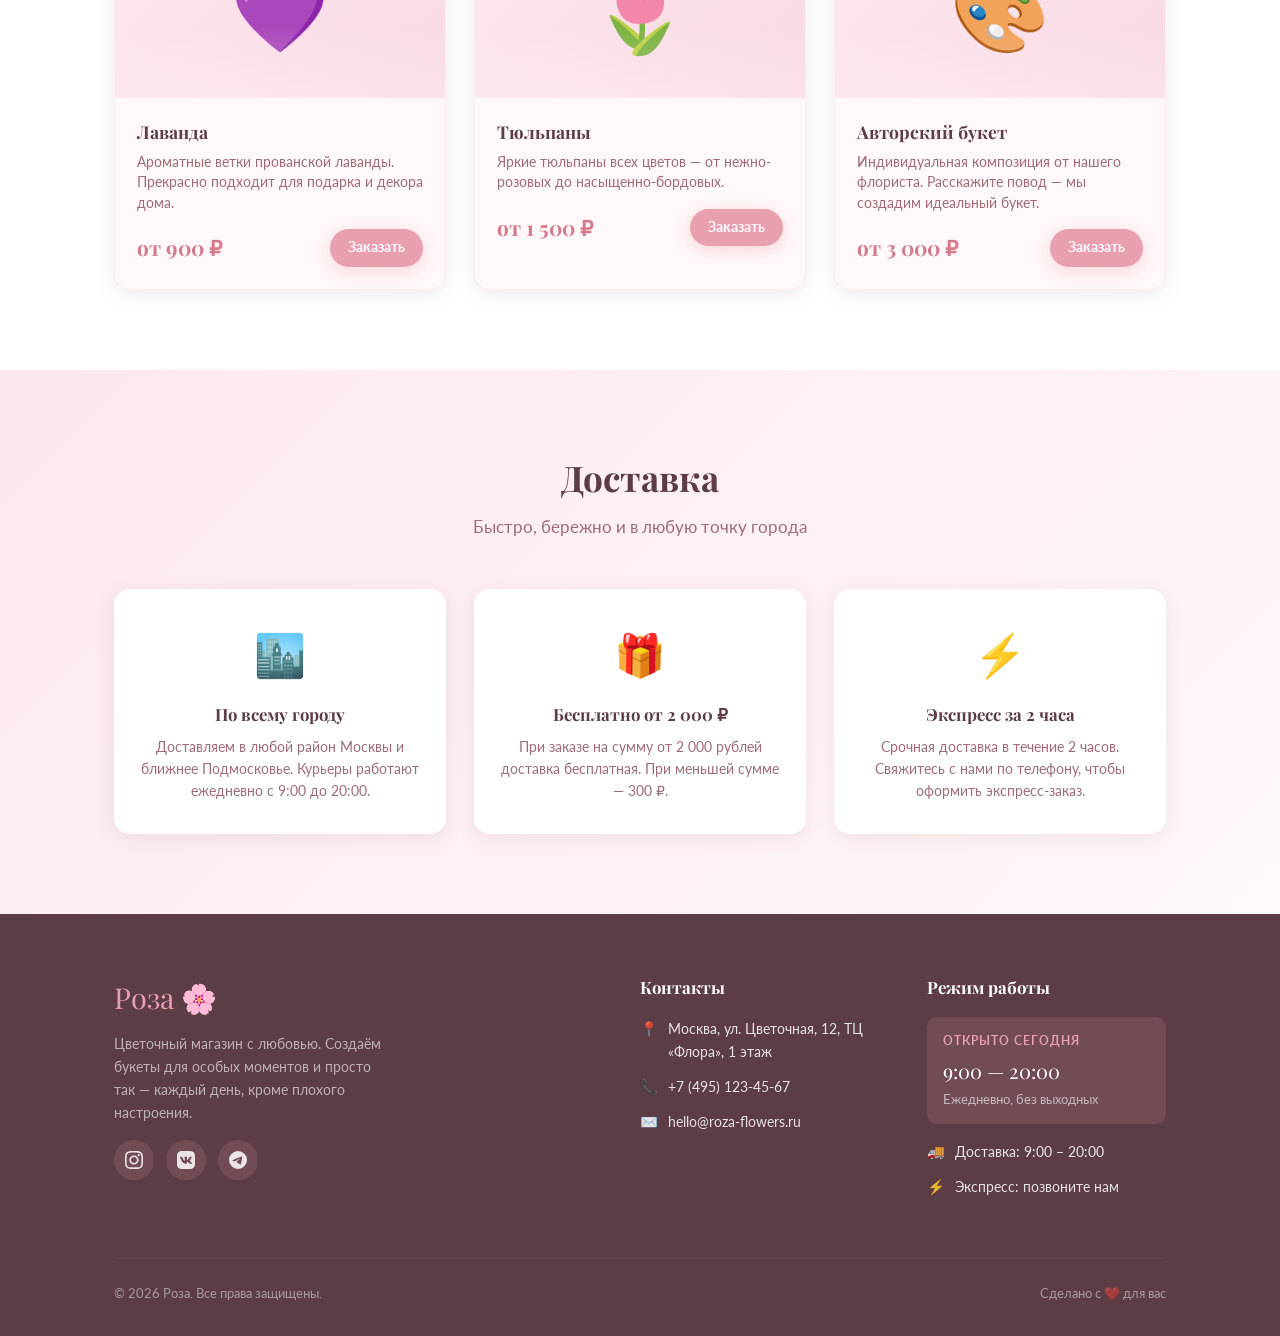
==== commit 9b0819b6: "Изменено название" ====
--- a/index.html
+++ b/index.html
@@ -3,7 +3,7 @@
 <head>
   <meta charset="UTF-8" />
   <meta name="viewport" content="width=device-width, initial-scale=1.0" />
-  <title>Роза — Цветочный магазин</title>
+  <title>Белая Роза — Цветочный магазин</title>
   <meta name="description" content="Цветочный магазин Роза — свежие букеты, быстрая доставка, индивидуальный подход. Работаем ежедневно с 9:00 до 20:00." />
   <link rel="preconnect" href="https://fonts.googleapis.com" />
   <link rel="preconnect" href="https://fonts.gstatic.com" crossorigin />
@@ -37,7 +37,7 @@
         <span class="hero__tag">Цветочный магазин · Москва</span>
         <h1 class="hero__title">
           Цветы, которые<br />
-          <em>говорят за вас</em>
+          <em>говорят за вас!</em>
         </h1>
         <p class="hero__subtitle">
           Свежие букеты из лучших цветов мира. Создаём композиции с душой — для особых моментов и просто так.
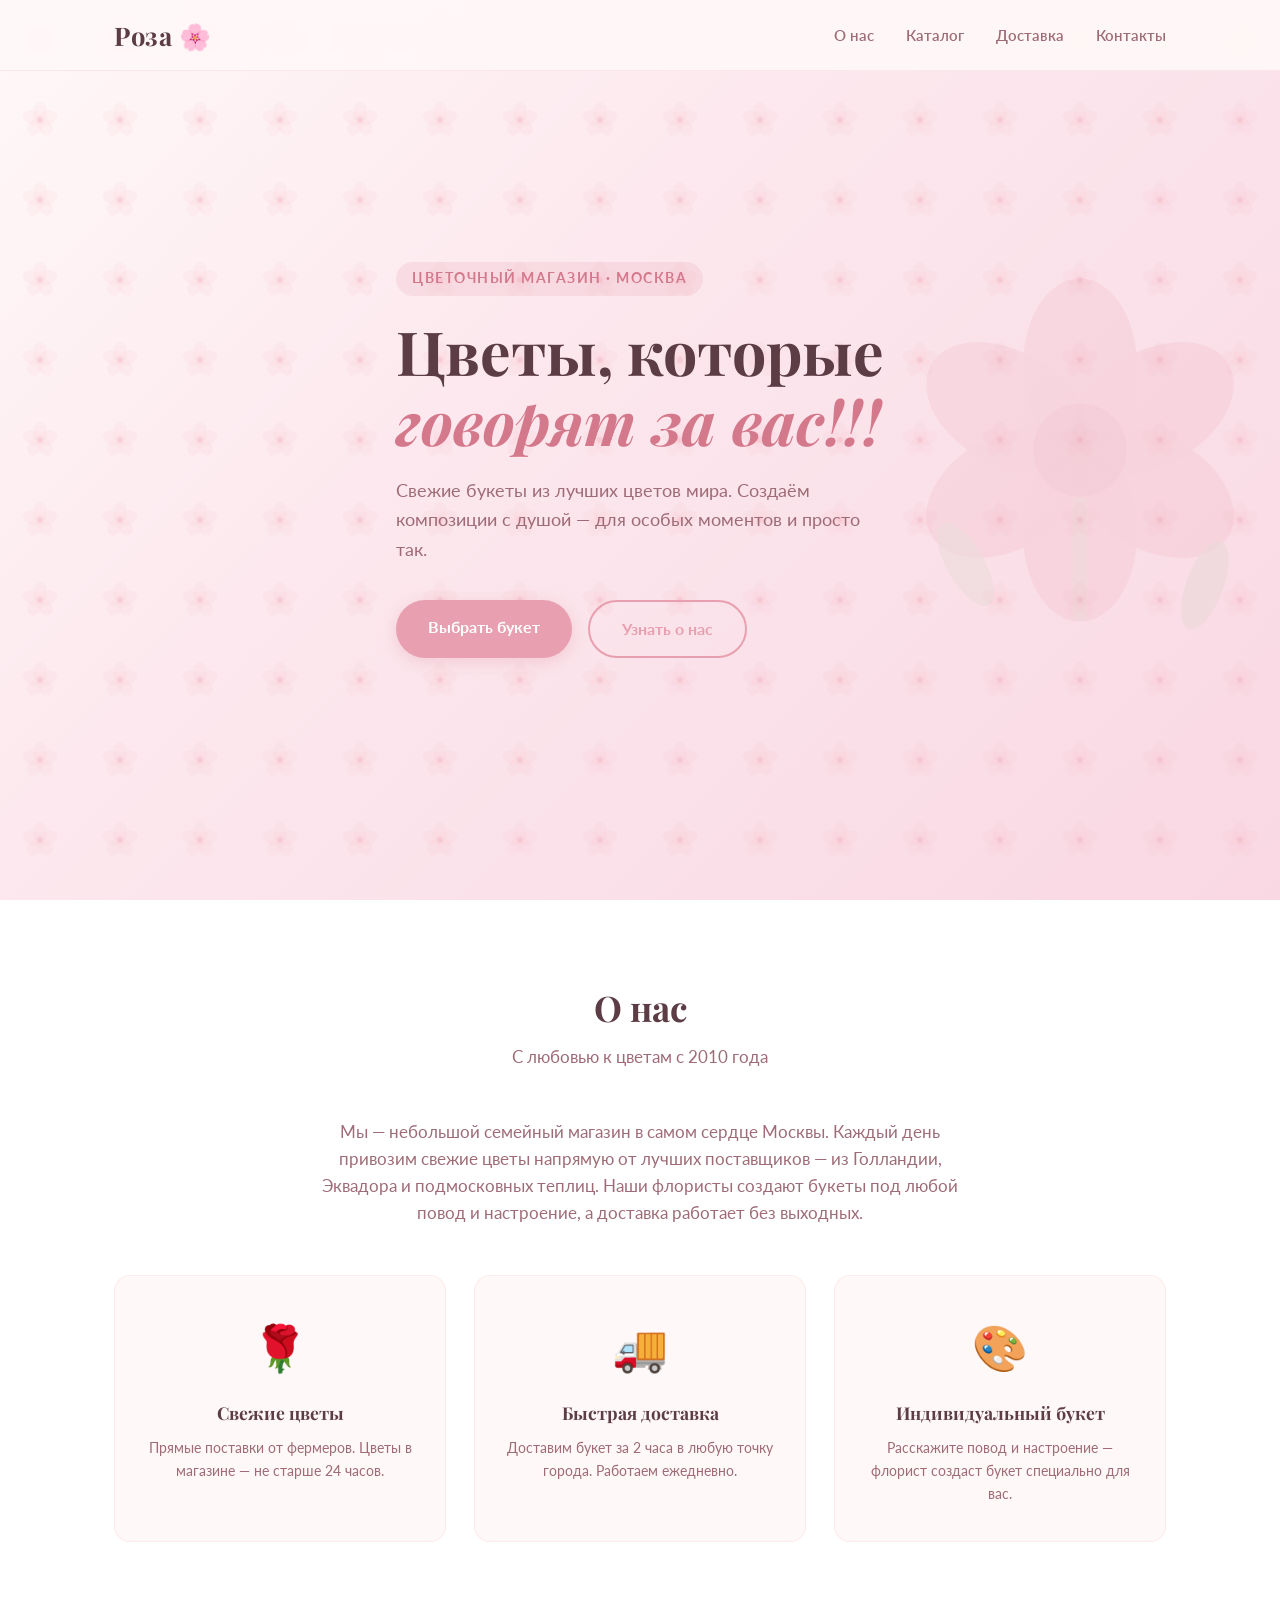
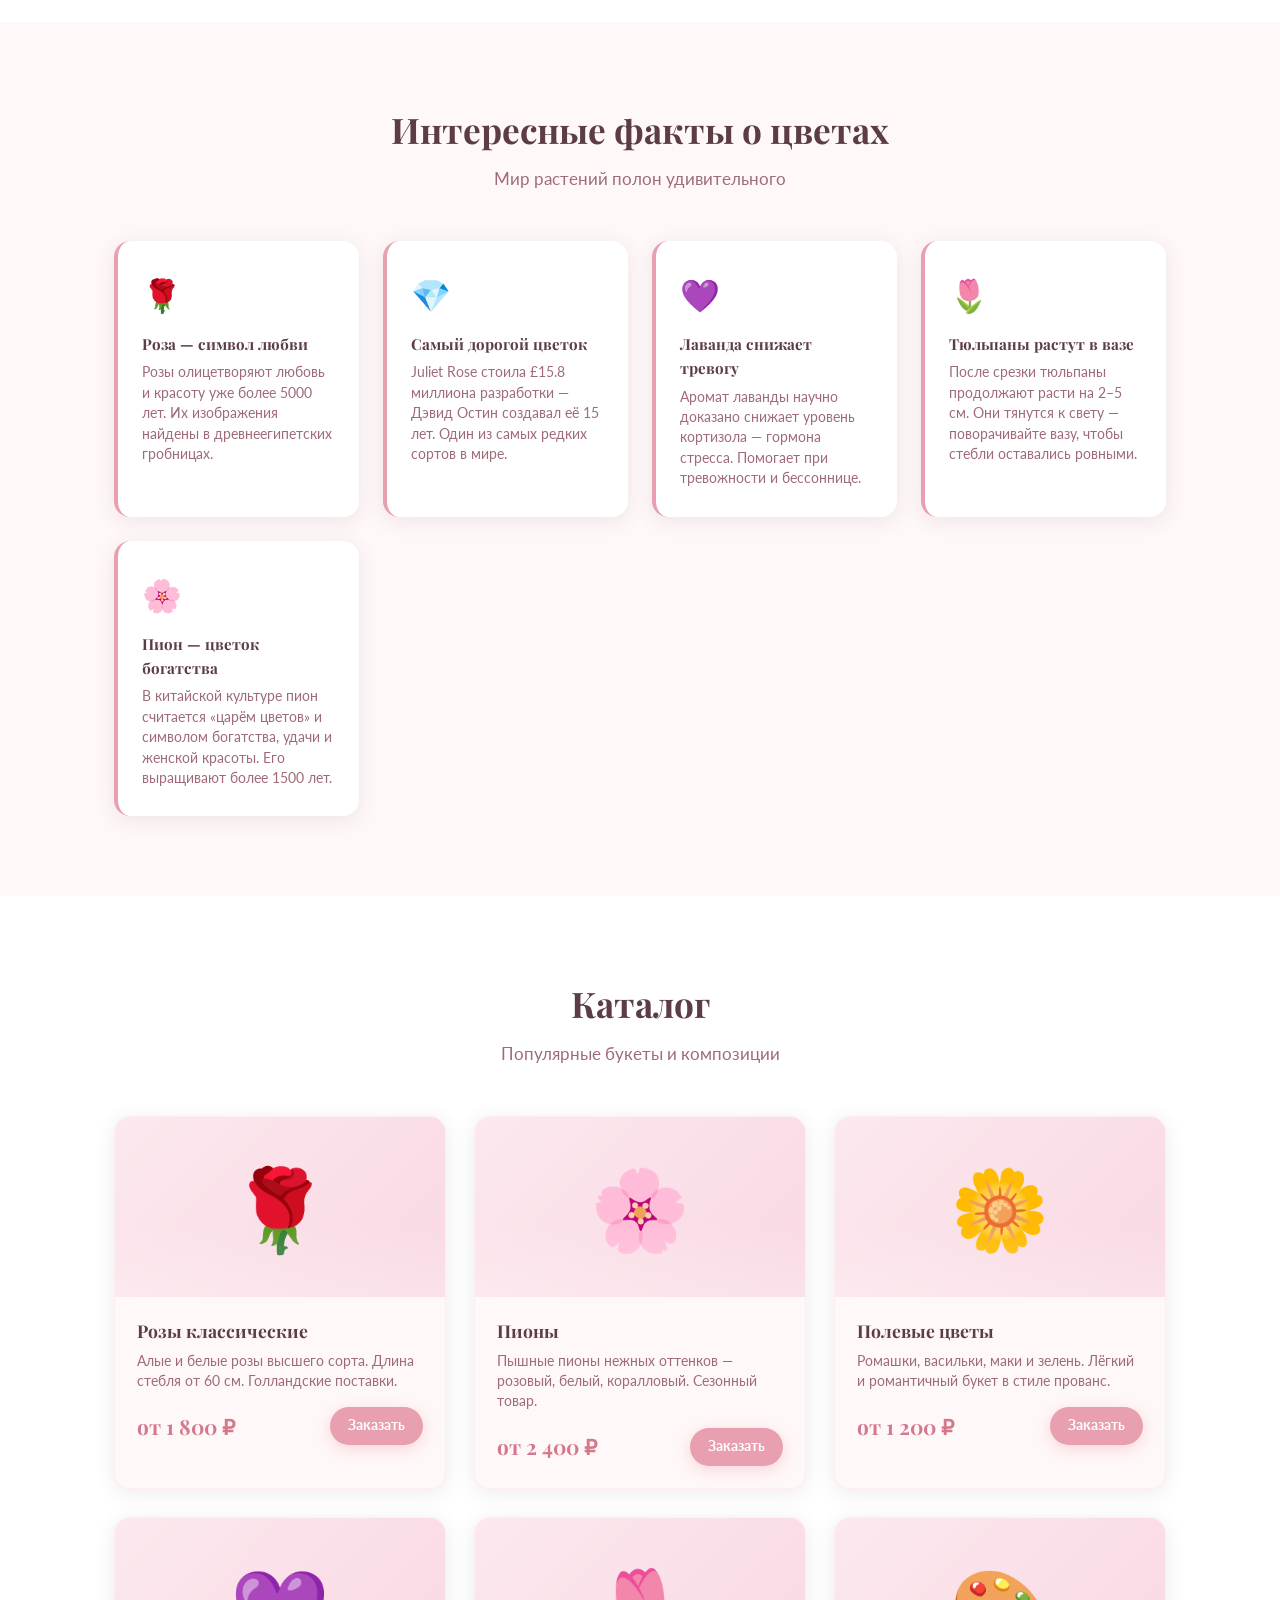
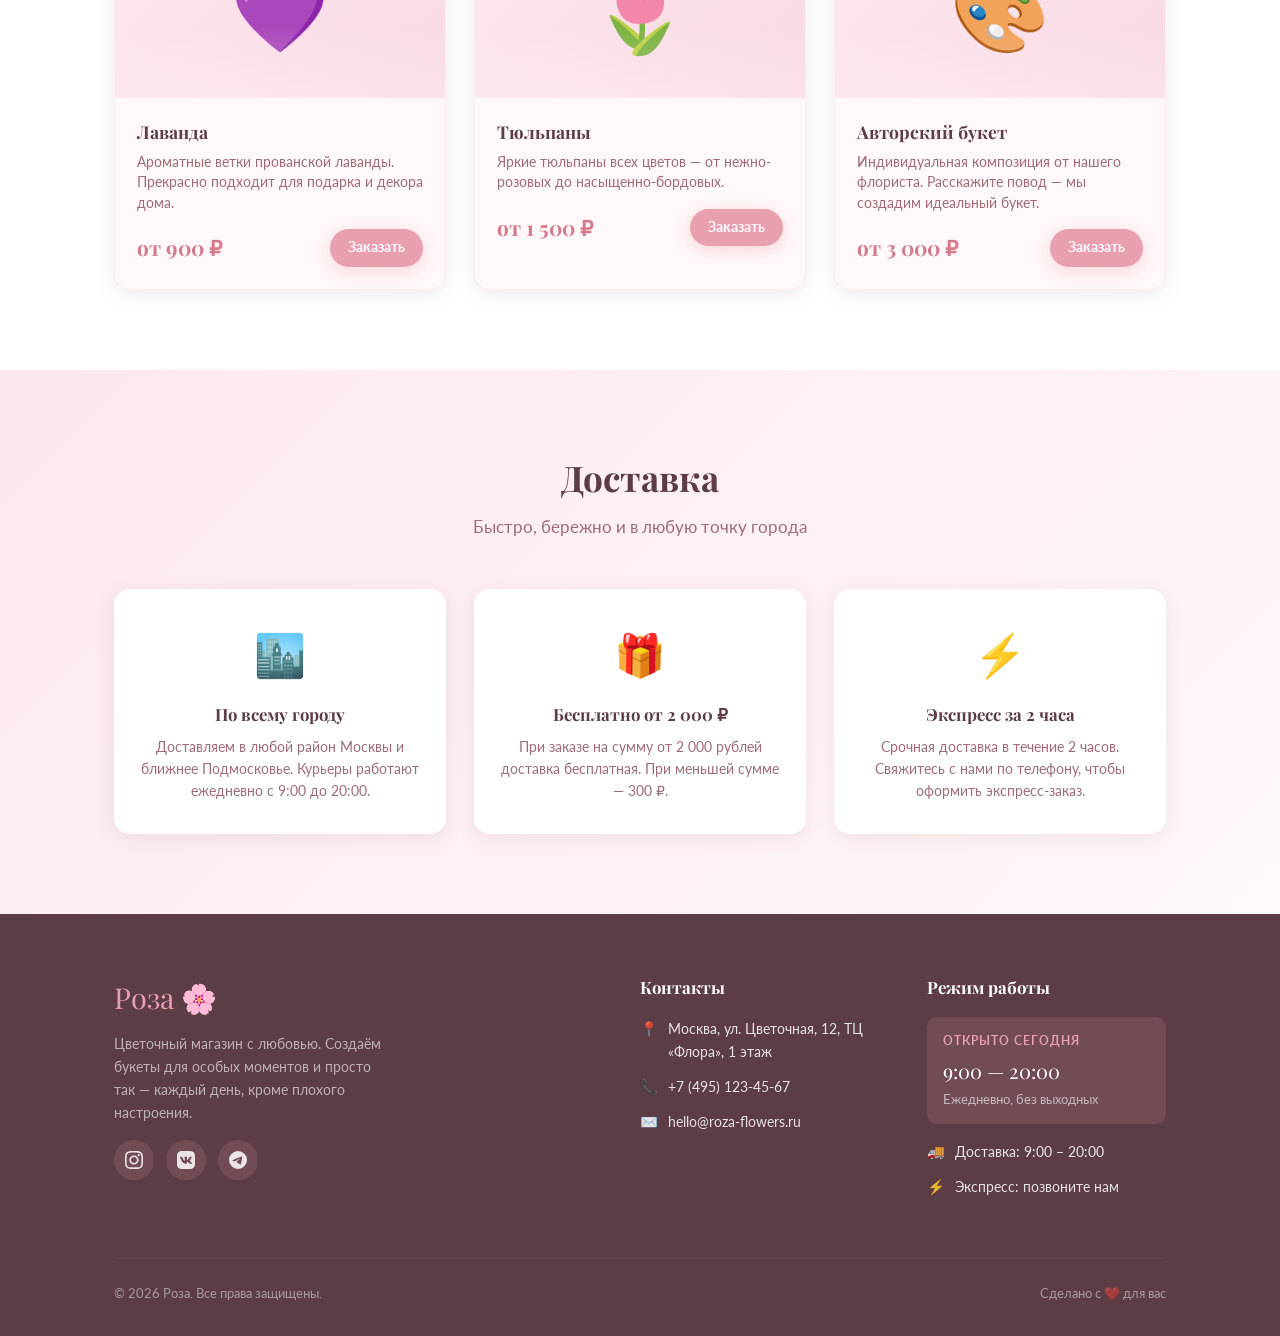
==== commit f14d053d: "Фикс" ====
--- a/index.html
+++ b/index.html
@@ -3,7 +3,7 @@
 <head>
   <meta charset="UTF-8" />
   <meta name="viewport" content="width=device-width, initial-scale=1.0" />
-  <title>Белая Роза — Цветочный магазин</title>
+  <title>Белая Роза — Цветочный магазин!</title>
   <meta name="description" content="Цветочный магазин Роза — свежие букеты, быстрая доставка, индивидуальный подход. Работаем ежедневно с 9:00 до 20:00." />
   <link rel="preconnect" href="https://fonts.googleapis.com" />
   <link rel="preconnect" href="https://fonts.gstatic.com" crossorigin />
@@ -37,7 +37,7 @@
         <span class="hero__tag">Цветочный магазин · Москва</span>
         <h1 class="hero__title">
           Цветы, которые<br />
-          <em>говорят за вас!</em>
+          <em>говорят за вас!!!</em>
         </h1>
         <p class="hero__subtitle">
           Свежие букеты из лучших цветов мира. Создаём композиции с душой — для особых моментов и просто так.
